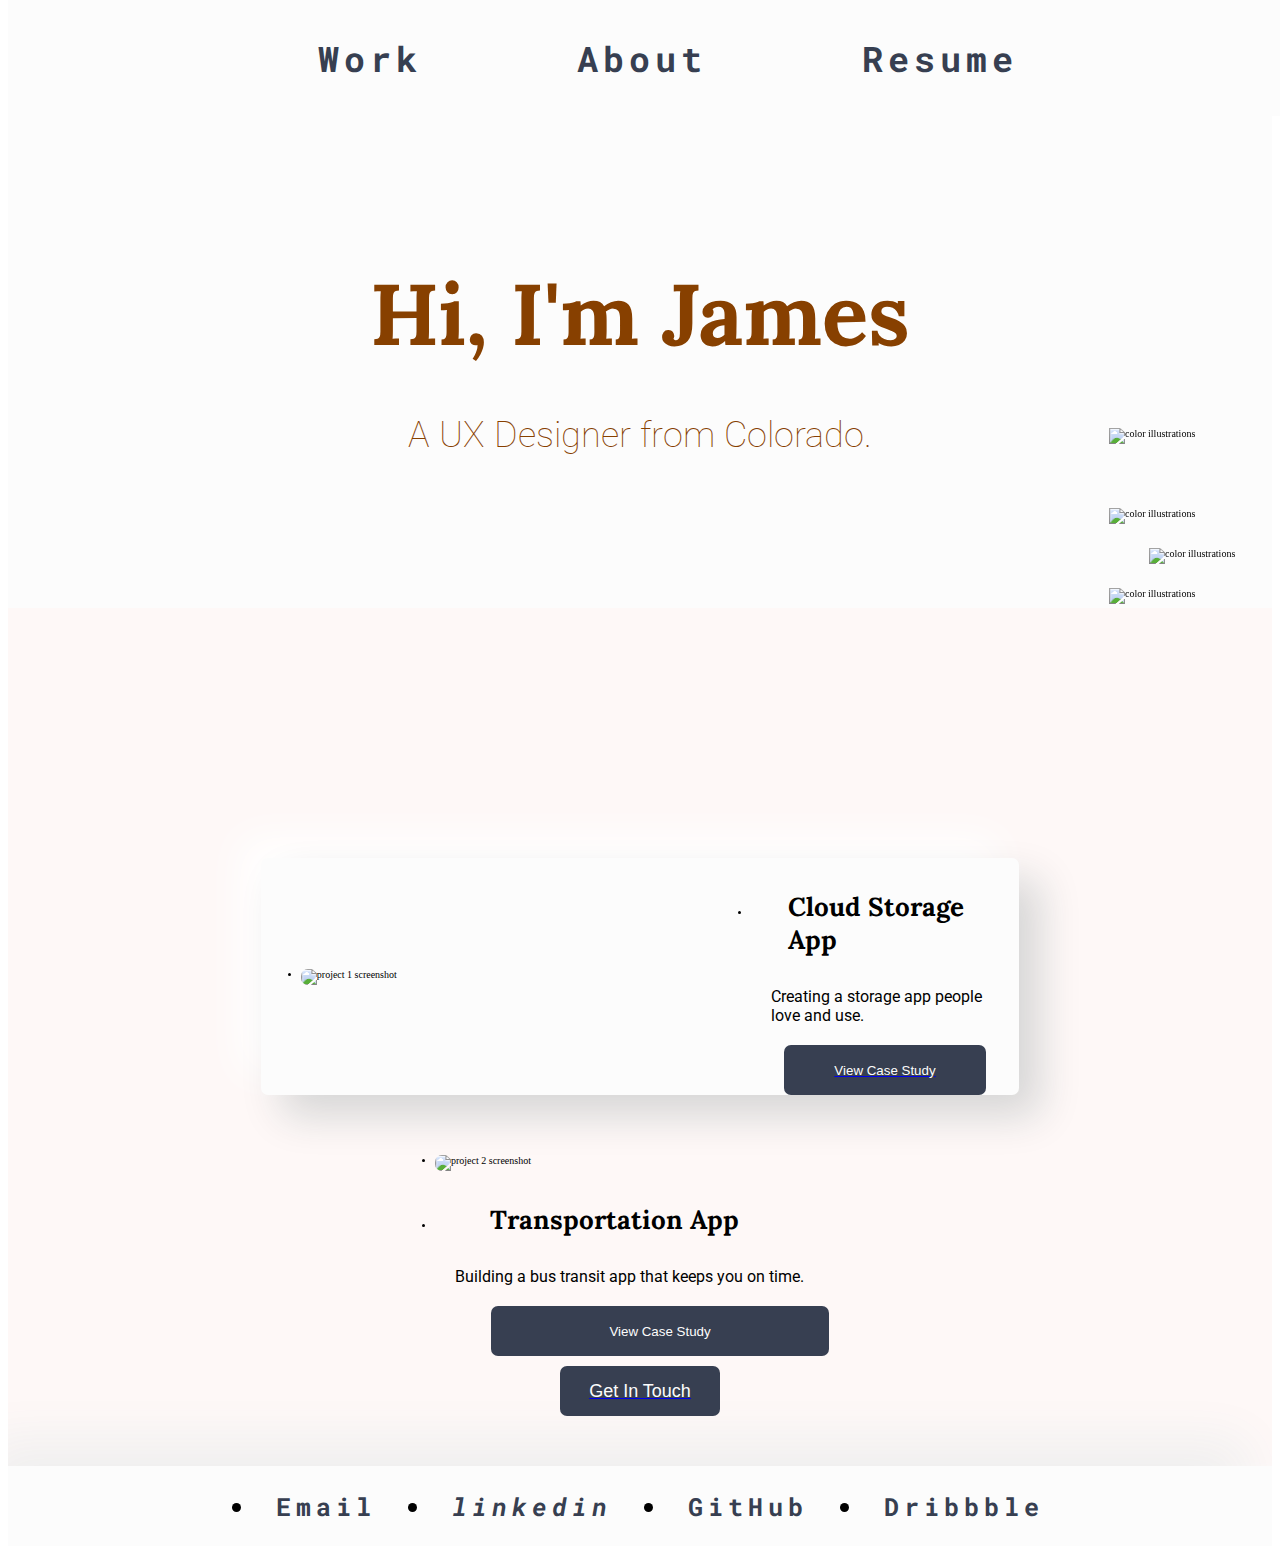
==== index.html @ 95b7b609 "changes" ====
<!DOCTYPE html>
<html>
<head>
  <title>Portfolio | James Hagen</title>
    <meta name="viewport" content="width=device-width, initial-scale=1">
    <link href="https://fonts.googleapis.com/css2?family=Lora&display=swap" rel="stylesheet">
    <link href="https://fonts.googleapis.com/css2?family=Roboto&display=swap" rel="stylesheet">
    <link href="https://fonts.googleapis.com/css2?family=Roboto+Mono&display=swap" rel="stylesheet">
<link rel="stylesheet" href="styles/reset.css">      
<!-- Custom Styles -->
  <link rel="stylesheet" href="styles/main.css">
</head>
<body>
    <main class="container">
        <div class="top">
 <nav id=nav>
			<ul class="nav-links">
				<li>
                    <a href=index.html>Work</a></li>
				<li>
                    <a href=about.html>About</a></li>
				<li>
                    <a target="_blank" href="JamesHagenresume.pdf">Resume</a> 
				</li>
			</ul>
                <div class="burger">
				    <div class="line1"></div>
				    <div class="line2"></div>
				    <div class="line3"></div>
			</div>
    </nav>
        </div>
        <header class="header">
     <h1 class="h1">Hi, I'm James</h1>
     <p class="slogan">A UX Designer from Colorado.</p>
        <img class="bluephone rellax" data-rellax-speed="1" src="Images/bluephone.svg"
             alt="Phone illustration"/>
             <img class="bluephone2 rellax" data-rellax-speed="1" src="Images/bluephone2.svg"
             alt="Phone illustration"/>
        <img class="topright rellax" data-rellax-speed="1" src="Images/topright.svg"
             alt="color illustrations"/>
             <img class="topright2 rellax" data-rellax-speed=".5" src="Images/topright2.svg"
             alt="color illustrations"/>
        <div class=circlecontainer>
        <img class="circletime rellax" data-rellax-speed="1.29" src="Images/redcircle.svg"
        alt="color illustrations"/>
        <img class="circletimeouter rellax" data-rellax-speed="1.35" src="Images/outercircle.svg"
        alt="color illustrations"/>
        <img class="circletimeouter2 rellax" data-rellax-speed="2.3" src="Images/outercircle.svg"
        alt="color illustrations"/>
        <img class="circletimeouter3 rellax" data-rellax-speed=".375" src="Images/outercircle.svg"
        alt="color illustrations"/>
            </div>
            </header>
        <section class=projectsfull>  
        <ul class="worksect">
         <li>
            <img class="project1" src="Images/project1.jpg" alt="project 1 screenshot"/>
          </li>
          <li>
            <h2>Cloud Storage App</h2>
             <p class="description">Creating a storage app people love and use.</p>
             <a href="project1.html"><button class=buttonprojects>View Case Study</button></a>
          </li>
         </ul>
      <ul class="worksect2">
          <li>
            <img class="project2" src="Images/project2.jpg" alt="project 2 screenshot"/>
          </li>
          <li>
            <h2>Transportation App</h2>
          <p class="description">Building a bus transit app that keeps you on time.</p>
          <button class=buttonprojects>View Case Study</button>
        </li>
        </ul>
        <a href="mailto:hagenjh@gmail.com">
        <button class=button>Get In Touch</button>
      </a>
        </section>
        </main>
    <footer>
      <ul class="footlinks">
          <li><a href="mailto:hagenjh@gmail.com">Email</a>
          </li>
          <li><a href="https://www.linkedin.com/in/hagenjh"><i >linkedin</i></a></li>
          <li><a href="http://github.com/Hagendazzj">GitHub</a></li>
          <li><a href="https://dribbble.com/hagenjh">Dribbble</a></li>
           </ul>
         </footer>
        <script src="js/rellax.min.js"></script>
        <script src="js/script.js"></script>
        
    </body> 
</html>
---- styles/main.css ----
* {
    box-sizing:border-box;
    
}
html {
    font-size: 10px;
    position: relative;
    overflow-x: hidden;

}

.imgus{
    margin: auto;
    width: 100%;
    padding: 20px;

}
.whitesection3 {
    height: 100vh;
    background: #Fcfcfc;}
.middletext{
    font-size: 2rem;
    align-content: center;
    justify-content: center;
    float: left;
    margin-left: auto;
    padding: 30px;
    color: #FCFCFC;
    font-family: "roboto",sans-serif;
}

.middletextwhitesection{
    font-size: 2rem;
    align-content: center;
    justify-content: center;
    float: left;
    margin-left: auto;
    padding: 30px;
    color: black;
    font-family: "roboto",sans-serif;
}

.personas{
    font-size: 2rem;
    width: 49.5%;
    align-content: center;
    justify-content: center;
    float: left;
    margin-left: auto;
    padding:10px;
    color: #FCFCFC;
    font-family: "roboto",sans-serif;


}
.ptitle{
    font-weight: bold;
    margin-top:1.5rem;
    margin-bottom:1.5rem;
}

.personas:after {
    content: "";
    display: table;
    clear: both;
  }

.bulletsca{
    margin-bottom: 2em;
}

.bulletsca li{
    margin:2rem;
}
.threepage{
    font-size: 2rem;
    float: left;
    width: 33.3%;
    padding:1px;
    position: relative;
    align-items:center;
    justify-content: space-around;
    font-family: "roboto",sans-serif;
}
.threepage:after {
    content: "";
    display: table;
    clear: both;
  }

canvas{
    margin-bottom:3rem;
}
.charttitle{
    font-size: 2.2rem;
    font-family: "roboto",sans-serif;
    color: #FCFCFC;
    margin-top: 8rem;
    margin-bottom: 1em;
    justify-content: center;
    display:flex;
    flex-direction: column;
    float: left;
    width: 33.3%;
    margin:0rem;
    padding:12px;
    align-items: center;
    

}
@media screen and (max-width: 600px) {
    .chartfull li {
      width: 100%;

    }

    .threepage{
        width: 100%;
    }
  }

.topsection{
    height: 30vh;
    width: 100%;
}
.whitesection{
    height:80vh;
    background:#fcfcfc;
    display:flex;
    align-items: center;
    justify-content: center;
    flex-direction: column;
}

.whitesection2{
    height:60vh;
    background:#fcfcfc;

}
.imgs{

    width:20%;
    height: auto;
    margin:2rem;
   align-items: center;
   justify-content: center;
   margin-right: 20rem;
    

}

.bullets{
    margin-bottom: 5rem;
}

.bullets li {
    margin:2rem;
}

.titletop{
    margin-bottom:5rem;
    display:flex;
    align-items: center;
    justify-content: center;
    flex-direction: column;
}
.titletoporange{
    margin-bottom:5rem;
    padding-top:5rem;
    color: #FCFCFC;
    font-family:"lora", serif;
    justify-content: center;
}
.orangetext {
    color: #FCFCFC;
}

h3{
    font-size: 4.8rem;
    display: flex;
    margin-left: auto;
    margin-right: auto;
    width: 70%;
}

.imgp{
    width: 90%;
}

.orangesection2{
    height:60vh;
    background:#F7996A;
    
    
}

.orangesection3{
    height:100vh;
    background:#F7996A;
}

.orangesection{
    height:100vh;
    background:#F7996A;
    display:flex;
    align-items: center;
    justify-content: center;
    flex-direction: column;
}

header{ 
    max-height: 70%;
    margin-bottom: 20rem;
    
}
.buttonprojects:hover {
    background: #555B6B;
}

.project1header{
    max-width: 100%;
    height: auto;
}

.buttonprojects {
    display:flex;
    align-items: center;
    justify-content: center;
    width: 75%;
    margin-left: auto;
    margin-right:auto;
    height: 5rem;
    border-radius: 7px;
    cursor: pointer;
    outline: none;
    color: #FCFCFC;
    background-color: #373F51;
    border: none;
}
.button:hover{
    background: #555B6B;
}
.button {
    display:flex;
    align-items: center;
    justify-content: center;
    width: 16rem;
    margin-left: auto;
    margin-right:auto;
    height: 5rem;
    border-radius: 7px;
    font-size: 18px;
    cursor: pointer;
    outline: none;
    color: #FCFCFC;
    background-color: #373F51;
    border: none;
}
body{

    overflow-x: hidden;
}
header {
    height: 30rem;
    background:#FCFCFC;
    position: relative;

}
.nav-links a{
	color: #373F51;
	text-decoration: none;
    font-size: 3.5rem;
    letter-spacing: .5rem; 
    font-weight: 900;
    align-items: center;
    justify-content: space-around;
    display:flex;
}

.logobottom {
    display:flex;
    align-items: center;
    justify-content: space-around;
    display:none;
    z-index: 1;  

}

.logotop{
    position: absolute;
    top:3.5rem;
    left:5rem;
    display:none;
    justify-content: space-around;

}
.nav-links{
    display:flex;
    justify-content: space-around;
    list-style: none;
    align-items:center ;
    margin-bottom: 5rem;
    margin-top: 5rem;
    
}

nav{
    top:0;
    align-items: center;
    justify-content: space-around;
    background-color: #FCFCFC;
    width:100%;
    position: fixed;
    font-family: "roboto mono",sans-serif;
    z-index: 95;
    transition: top 0.3s;
    
}

.burger{
    display:none;
    cursor: pointer;
    padding-top: 0px;
    position: fixed;
    margin: 3rem;
    left: 0;
    top: 0;
}

.burger div{
    height: 3px;
	width: 25px;
	background-color:#373F51;
    border-radius: .5rem;
    margin:5px;
    transition: all 0.3s ease-in-out;
    top:0;
   
}

.bluephone{
    position: absolute;
    width: 55.8rem;
    left: -40rem;
    top: 14.6rem;
    z-index: 94;
    
}


.bluephone2{
    position: absolute;
    width: 50rem;
    left: -42rem;
    top: 14.9rem;
    z-index:94 ;
    
}

.circletime {

    position:absolute;
    width: 10rem;
    right: 2.3rem;
    top: 54rem;
   z-index: 96;
    
}

.circletimeouter {

    position:absolute;
    width: 18rem;
    right: -1.7rem;
    top: 50rem;
    z-index: 96;
   
    
}

.circletimeouter2 {

    position:absolute;
    width: 18rem;
    right: -1.7rem;
    top: 58rem;
    z-index: 96;
   
    
}

.circletimeouter3 {

    position:absolute;
    width: 18rem;
    right: -1.7rem;
    top: 42rem;
    z-index: 96;
    
}
.worksect {

    background:#FCFCFC;
    box-shadow:  21px 21px 42px #d6d6d6, 
             -21px -21px 42px #ffffff;
    border-radius: 1.5%;
    margin: 5rem;
    width: 50%;
    display:flex;
    align-items: center;
    cursor: pointer;


}

.topright {
    display:flex;
    position:absolute;
    width: 15.3rem;
    right: -7.3rem;
    top: -16rem;
    z-index: 99;
    
    
}

.topright2 {
    display:flex;
    position:absolute;
    width: 15.3rem;
    right: -2.3rem;
    top: -16rem;
    z-index: 98;
    
    
}

h1 {
    color: #874000;
    font-family: 'lora',serif;
    font-size:3.5rem;
    padding-top:11rem;
    justify-content: center;
    text-align: center;
    margin: 0rem;
}

.slogan {
    color: #874000;
    font-family: 'roboto';
    font-size: 1.6rem;
    font-weight: lighter;
    line-height: 167.23%;
    text-align: center;
}

h2 {
    font-family: 'lora',serif;
    font-size:2.6rem;
    padding: 1rem;
    display: flex;
    margin-left: auto;
    margin-right: auto;
    width: 80%;
}

.description {
    margin: 2rem;
    font-family: 'roboto',sans-serif;
    font-size:1.6rem;
}

.container{
    background: #FEF8F7;

}

.container2{
    background: #FCFCFC;
}

.projectsfull{
    display: flex;
    flex-direction: column;
    align-items: center;
    padding-bottom: 5rem;


}

.project1 {
    display: block;
    width:72rem;
    border-radius: 7px 0px 0px 7px;
}
.project2 {
    display: block;
    width:72rem;
    border-radius: 7px 0px 0px 7px;
}
 .footlinks a {  
    color: #373F51;
	text-decoration: none;
    letter-spacing: .5rem; 
    font-weight: bold;
    padding:2rem;
    }

.footlinks {
    margin: 2rem;
    font-family: "roboto mono",sans-serif;
    font-size: 2.5rem;
    display: flex;
    justify-content: space-around;
    align-items: center;
    width:70%;
    
    
}
footer {
    background: #FCFCFC;
    align-items: center;
    display: flex;
    font-family: "roboto mono",sans-serif;
    justify-content: space-around;
    min-height: 8rem;
    box-shadow:  -26px -26px 52px #efefef, 
             26px 26px 52px #ffffff;
}
/* large desktop */
@media only screen and (max-width: 1444px){
   
    .project1 {
        display: block;
        width:45rem;
        border-radius: 7px 0px 0px 7px;
    }
    .project2 {
        display: block;
        width:45rem;
        border-radius: 7px 0px 0px 7px;
    }
   
    .worksect {

        background:#FCFCFC;
        border-radius: .7rem;
        width: 60%;
        display:flex;
        margin-right:20rem;
        margin-left:20rem;
    }

  body{
      overflow-x: hidden;
  }
   
.logobottom{

    display:none;
}

.logotop{
    position: absolute;
    top:2.5rem;
    left:4rem;
    display:none;
    justify-content: space-around;
    
}
    
header {
    height: 60rem;
    background: #FCFCFC;
    position: relative;
}

h1 {
    color: #874000;
    font-family: 'lora',serif;
    font-size:8.6rem;
    padding-top:25rem;
    justify-content: center;
    text-align: center;
    margin: 0rem;
}

.slogan {
    color: #874000;
    font-family: 'roboto';
    font-size: 3.6rem;
    font-weight: lighter;
    line-height: 167.23%;
    text-align: center;
}
nav{
    top:0;
    display:flex;
	align-items: flex-start;
    justify-content: space-around;
    font-family: "roboto mono",sans-serif;
    min-height: 6vh;


   
}
    .nav-links{
    display:flex;
    width:70%;
    justify-content: space-around;
    list-style: none;
    margin:3.5rem;
    }

.nav-links a{
	color: #373F51;
	text-decoration: none;
    font-size: 3.5rem;
    letter-spacing: .5rem; 
    font-weight: 900;
}
    
    .nav li{
        width:60%;
    }
    

    .burger{
        display:none;
    }
}
/* small desktop */
@media screen and (max-width: 1024px){

    .project1 {
        display: block;
        width:37rem;
        border-radius: 7px 0px 0px 7px;
    }
    .project2 {
        display: block;
        width:37rem;
        border-radius: 7px 0px 0px 7px;}

    .worksect {

        background:#FCFCFC;
        border-radius: .7rem;
        width: 60%;
        display:flex;
        margin-right:20rem;
        margin-left:20rem;

    
    }

   body{
       overflow-x: hidden;
   }
    
.footlinks a {  
        color: #373F51;
        text-decoration: none;
        font-size: 1rem;
        letter-spacing: .5rem; 
        font-weight: bold;
        }
    
.footlinks {
        margin: 0rem;
        width:70%;
        font-family: "roboto mono",sans-serif;
        font-size: 1.5rem;
        display: flex;
        
        
    }
footer {
        background: #FCFCFC;
        align-items: center;
        display: flex;
        font-family: "roboto mono",sans-serif;
        justify-content: space-around;
        min-height: 8rem;
}

h1 {
    color: #874000;
    font-family: 'lora',serif;
    font-size:3.3rem;
    padding-top:11rem;
    justify-content: center;
    text-align: center;
    margin:0rem;
}

.slogan {
    color: #874000;
    font-family: 'roboto';
    font-size: 1.6rem;
    font-weight: lighter;
    line-height: 167.23%;
    text-align: center;
}

h2 {
    font-family: 'lora',serif;
    font-size:2.6rem;
    padding: 1rem;
}

.description {
    margin: 2rem;
    font-family: 'roboto',sans-serif;
    font-size:1.6rem;
}

.logotop{
    position: absolute;
    width:2.8rem;
    top:1.5rem;
    left:4rem;
    display:none;
    justify-content: space-around;
    


}
    nav{
    top:0;
	align-items: center;
    justify-content: space-around;
    display: flex;
    font-family: "roboto mono",sans-serif;
    min-height: 6vh;
   
}
    .nav-links{
    display:flex;
    width:80%;
    justify-content: space-around;
    list-style: none;
    z-index: 1;
    right: 0rem;
    margin:2rem;
    }
    
    .nav-links a{
	color: #373F51;
	text-decoration: none;
    font-size: 3.5rem;
    letter-spacing: .5rem; 
    font-weight: bold;
}
    
    .nav li{
        width:60%;
    }
    

    .burger{
        display:none;
    }
}

/* mobile version */
@media screen and (max-width: 768px) {
    
    .chartfull{
        column-count: 1;
    }

    .project img {
        border-radius: 3px 3px 0px 0px;
        width:100%;
    }

    .project1{
        width: 100%;
        border-radius: 3px 3px 0px 0px;
    }

    .project2{
        width: 100%;
        border-radius: 3px 3px 0px 0px;
    }
    .circletime {

        position:absolute;
        width: 6rem;
        right: -3rem;
        top: 54rem;
       
        
    }

    .circletimeouter {

        position:absolute;
        width: 10rem;
        right: -4.7rem;
        top: 51.7rem;
       
        
    }
    
    .circletimeouter2 {
    
        position:absolute;
        width: 10rem;
        right: -4.7rem;
        top: 56rem;
       
        
    }
    
    .circletimeouter3 {
    
        position:absolute;
        width: 10rem;
        right: -4.7rem;
        top: 47rem;
        
        
    }
    .worksect {

        background:#FCFCFC;
        border-radius: .7rem;
        width: 60%;
        display:grid;
        margin-right:7rem;
        margin-left:7rem;

    
    }
    
    
    .logotop{
        display:none;
    }
    
    
    .logobottom {
        display:flex;
        align-items: center;
        justify-content: space-around;
        z-index: 1;  
    
    }
    
    body{ 
        overflow-x: hidden;  
    }

    h1 {
        color: #874000;
        font-family: 'lora',serif;
        font-size:3.6rem;
        padding-top:11rem;
        justify-content: center;
        text-align: center;
        margin: 0rem;
}

    .slogan {
        color: #874000;
        font-family: 'roboto';
        font-size: 1.6rem;
        font-weight: lighter;
        line-height: 167.23%;
        text-align: center;
}

    h2 {
        font-family: 'lora',serif;
        font-size:2.2rem;
        padding: 1rem;
        display: flex;
    margin-left: auto;
    margin-right: auto;
    width: 80%;
}

.buttonprojects {
    display: flex;
    align-items: center;
    justify-content: center;
    width: 75%;
    margin-left: auto;
    margin-right: auto;
    height: 5rem;
    border-radius: 7px;
    cursor: pointer;
    outline: none;
    color: #FCFCFC;
    background-color: #373F51;
    border: none;
    margin-bottom:2rem;
}
    .description {
        margin: 2rem;
        font-family:"roboto",sans-serif;
        font-size:1.6rem;
}
  
    footer{
        background: #FCFCFC;
        display: flex;
        font-family: "roboto mono",sans-serif;
        justify-content: space-around;
        min-height: 9rem;
   
}
     
   .footlinks {
       display:inline-block;
        column-count: 2;
        width:75%;
        justify-content: space-around;
        list-style: none;
    
}
    .footlinks a {  
        margin: 2rem;
        color: #373F51;
	    text-decoration: none;
        font-size: 1rem;
        letter-spacing: .5rem; 
        font-weight: bold;
        padding:.5rem;
    
  
    
    }
    
    .nav-links a{
        color: white;
        text-decoration: none;
        font-family: "roboto",sans-serif;
        font-size: 2.5rem;
        left: 0;
        margin: 2rem;
    }
   
    .nav-links{
        position: fixed;
        height:80vh;
        top:10vh;
        background-color: #373F51;
        list-style: none;
        padding: 6rem 0;
        display: flex;
        flex-direction: column;
        align-items: center;
        width:30rem;
        border-radius: 0 10px 10px 0;
        transform: translateX(-105%);
        transition: transform 0.5s ease-in;
        z-index: 1;
        left: -4rem;
    }



    nav{
        min-height: 8rem;
    }

    .nav-links li{
        opacity:0%;
    }   
    
    .burger {
        display:block;
        z-index: 1;
    }
    
    .nav-active{
    transform: translateX(0%);
    left: -5rem;
}
    
    @keyframes navLinkFade{
        from{
            opacity:0;
            transform: translateX(50px);
        }
        to{
            opacity: 1;
            transform: translateX(0px);
        }
    }

    .toggle .line1 {
        transform: translateY(10.3px) translateX(2px) rotate(45deg);
    }
    .toggle .line2 {
        opacity:0;
    }
    .toggle .line3 {
        transform: translateY(-6px) translateX(2px) rotate(-45deg);
    }
}
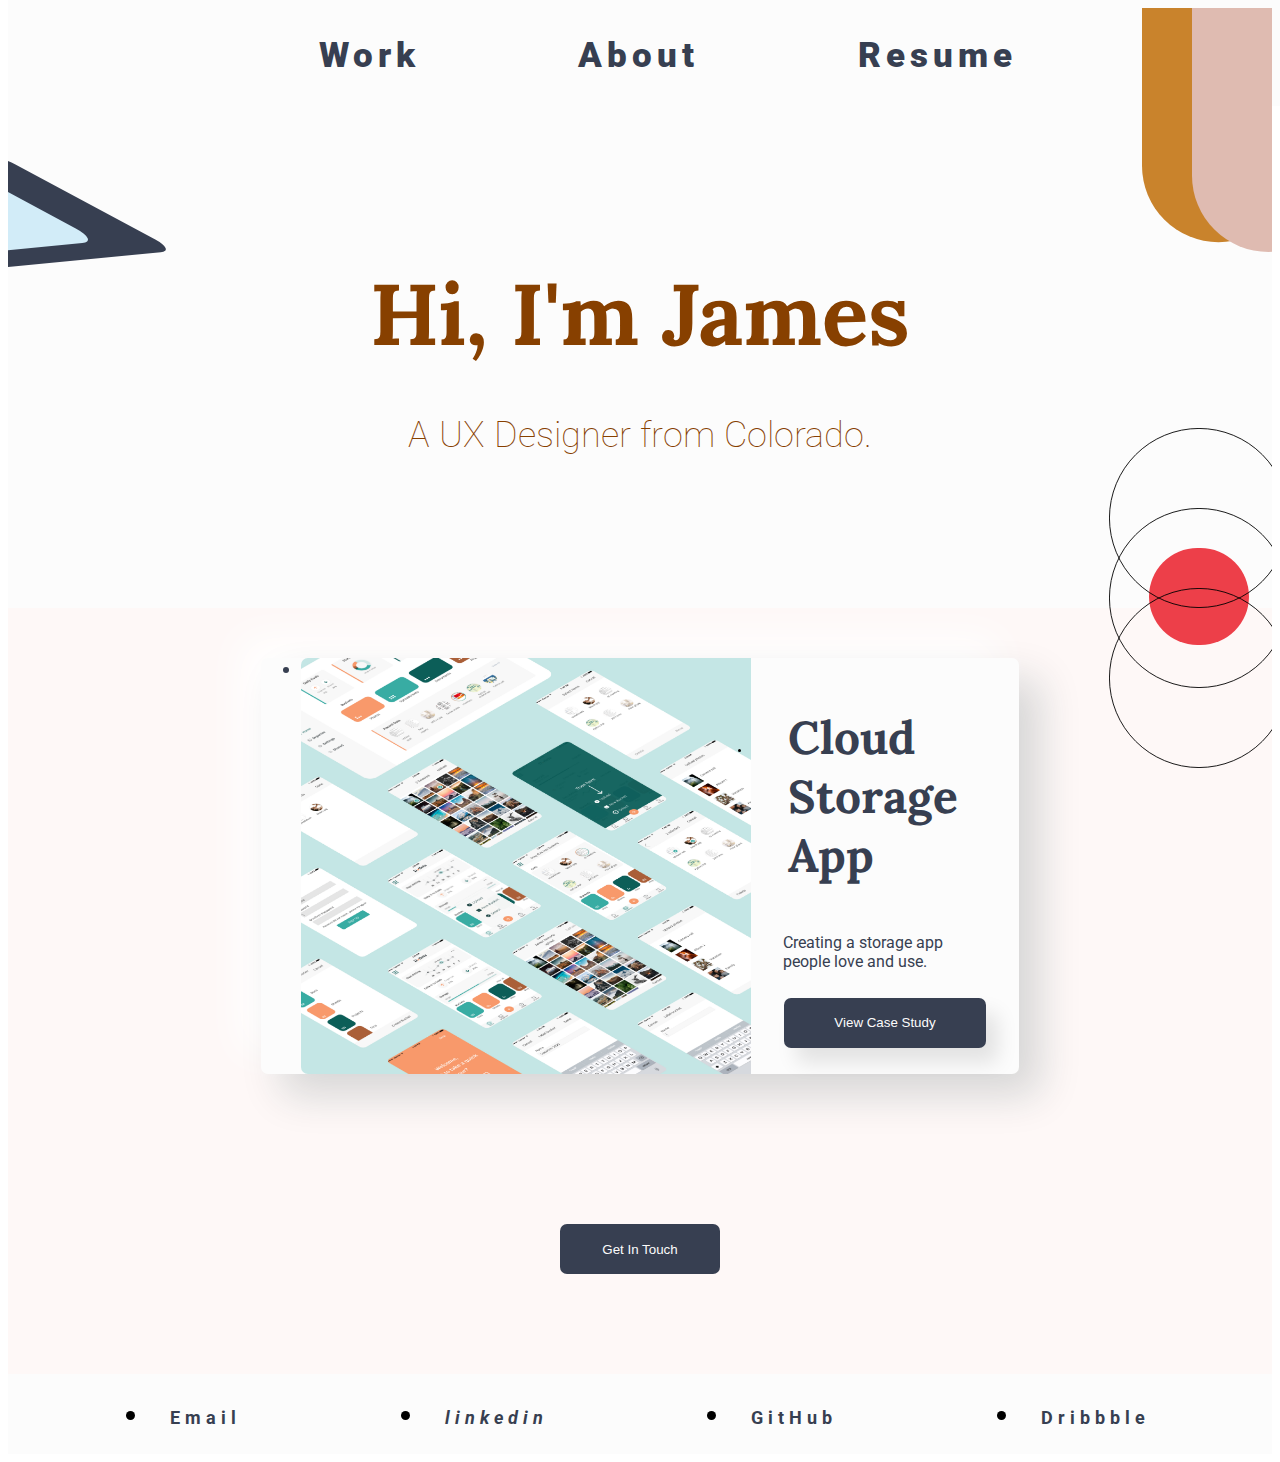
==== commit 260370d7: "changes" ====
--- a/index.html
+++ b/index.html
@@ -2,6 +2,7 @@
 <html>
 <head>
   <title>Portfolio | James Hagen</title>
+  <link rel="icon" type="image/png" href="imgs/redcircle.svg"/>
     <meta name="viewport" content="width=device-width, initial-scale=1">
     <link href="https://fonts.googleapis.com/css2?family=Lora&display=swap" rel="stylesheet">
     <link href="https://fonts.googleapis.com/css2?family=Roboto&display=swap" rel="stylesheet">
@@ -33,39 +34,41 @@
         <header class="header">
      <h1 class="h1">Hi, I'm James</h1>
      <p class="slogan">A UX Designer from Colorado.</p>
-        <img class="bluephone rellax" data-rellax-speed="1" src="Images/bluephone.svg"
+        <img class="bluephone rellax" data-rellax-speed="1" src="imgs/bluephone.svg"
              alt="Phone illustration"/>
-             <img class="bluephone2 rellax" data-rellax-speed="1" src="Images/bluephone2.svg"
+             <img class="bluephone2 rellax" data-rellax-speed="1" src="imgs/bluephone2.svg"
              alt="Phone illustration"/>
-        <img class="topright rellax" data-rellax-speed="1" src="Images/topright.svg"
+        <img class="topright rellax" data-rellax-speed="1" src="imgs/topright.svg"
              alt="color illustrations"/>
-             <img class="topright2 rellax" data-rellax-speed=".5" src="Images/topright2.svg"
+             <img class="topright2 rellax" data-rellax-speed=".5" src="imgs/topright2.svg"
              alt="color illustrations"/>
         <div class=circlecontainer>
-        <img class="circletime rellax" data-rellax-speed="1.29" src="Images/redcircle.svg"
+        <img class="circletime rellax" data-rellax-speed="1.29" src="imgs/redcircle.svg"
         alt="color illustrations"/>
-        <img class="circletimeouter rellax" data-rellax-speed="1.35" src="Images/outercircle.svg"
+        <img class="circletimeouter rellax" data-rellax-speed="1.35" src="imgs/outercircle.svg"
         alt="color illustrations"/>
-        <img class="circletimeouter2 rellax" data-rellax-speed="2.3" src="Images/outercircle.svg"
+        <img class="circletimeouter2 rellax" data-rellax-speed="2.3" src="imgs/outercircle.svg"
         alt="color illustrations"/>
-        <img class="circletimeouter3 rellax" data-rellax-speed=".375" src="Images/outercircle.svg"
+        <img class="circletimeouter3 rellax" data-rellax-speed=".375" src="imgs/outercircle.svg"
         alt="color illustrations"/>
             </div>
             </header>
-        <section class=projectsfull>  
-        <ul class="worksect">
+        <section class=projectsfull> 
+          <ul class="worksect">
+            <a href="project1a.html">
          <li>
-            <img class="project1" src="Images/project1.jpg" alt="project 1 screenshot"/>
+            <img class="project1" src="imgs/project1.jpg" alt="project 1 screenshot"/>
           </li>
-          <li>
+          <li class=projecttext>
             <h2>Cloud Storage App</h2>
              <p class="description">Creating a storage app people love and use.</p>
-             <a href="project1.html"><button class=buttonprojects>View Case Study</button></a>
+             <a href="project1a.html"><button class=buttonprojects>View Case Study</button></a>
           </li>
+          </a>
          </ul>
       <ul class="worksect2">
           <li>
-            <img class="project2" src="Images/project2.jpg" alt="project 2 screenshot"/>
+            <img class="project2" src="imgs/project2a.jpg" alt="project 2 screenshot"/>
           </li>
           <li>
             <h2>Transportation App</h2>
@@ -89,6 +92,15 @@
          </footer>
         <script src="js/rellax.min.js"></script>
         <script src="js/script.js"></script>
-        
+        <!-- Global site tag (gtag.js) - Google Analytics -->
+<script async src="https://www.googletagmanager.com/gtag/js?id=UA-173607857-1"></script>
+<script>
+  window.dataLayer = window.dataLayer || [];
+  function gtag(){dataLayer.push(arguments);}
+  gtag('js', new Date());
+
+  gtag('config', 'UA-173607857-1');
+</script>
+
     </body> 
 </html>--- a/styles/main.css
+++ b/styles/main.css
@@ -1,13 +1,77 @@
 * {
     box-sizing:border-box;
     
+}
+.linksorange{
+    margin-left: auto;
+    margin-right: auto;
+    text-align: center;
+    margin-top: 10rem;
+    align-items: center;
+    color: #FCFCFC;
+    
+  
+}
+
+.projecttext
+{
+    text-decoration: none;
+}
+
+a{
+    text-decoration: none;
+    color: #373F51;
+    font-size: 1.8rem;
+    font-family: "roboto",sans-serif;
+
+}
+
+.button1 {
+    text-decoration: none;
+    display: flex;
+    align-items: center;
+    justify-content: center;
+    width: 17rem;
+    margin-left: auto;
+    margin-right: auto;
+    height: 5rem;
+    border-radius: 7px;
+    cursor: pointer;
+    outline: none;
+    color: #FCFCFC;
+    background-color: #38ABA3;
+    border: none;
+    margin-top: 4rem;
+    margin-bottom:2rem;
+}
+
+b{
+    font-weight: bolder;
 }
 html {
     font-size: 10px;
     position: relative;
     overflow-x: hidden;
-
-}
+    text-decoration: none;
+    display:inline-block;
+
+}
+.chartfull{
+    display:flex;
+    align-items: flex-end;
+}
+
+.personasfull{
+   margin-left: 5%;
+   margin-right: auto;
+}
+
+canvas{
+    margin-top: 3rem;
+      
+    
+}
+
 
 .imgus{
     margin: auto;
@@ -15,29 +79,36 @@
     padding: 20px;
 
 }
-.whitesection3 {
-    height: 100vh;
-    background: #Fcfcfc;}
+
+.imguf{
+    display:flex;
+    margin: auto;
+    width: 50%;
+    padding: 20px;
+}
 .middletext{
     font-size: 2rem;
-    align-content: center;
+    align-items: center;
     justify-content: center;
-    float: left;
-    margin-left: auto;
-    padding: 30px;
+    margin: auto;
+    width: 30%;
+    padding: 20px;
+    padding-bottom: 5%;
     color: #FCFCFC;
     font-family: "roboto",sans-serif;
 }
 
 .middletextwhitesection{
     font-size: 2rem;
-    align-content: center;
+    align-items: center;
     justify-content: center;
-    float: left;
-    margin-left: auto;
-    padding: 30px;
+    margin: auto;
+    width: 30%;
+    padding: 20px;
+    padding-bottom: 5%;
     color: black;
     font-family: "roboto",sans-serif;
+    line-height: 2.4rem;
 }
 
 .personas{
@@ -69,6 +140,10 @@
     margin-bottom: 2em;
 }
 
+.threeimg{
+    margin-left:3.1rem;
+}
+
 .bulletsca li{
     margin:2rem;
 }
@@ -76,7 +151,9 @@
     font-size: 2rem;
     float: left;
     width: 33.3%;
-    padding:1px;
+    padding:6%;
+    padding-left: 6%;
+    padding-right: 6%;
     position: relative;
     align-items:center;
     justify-content: space-around;
@@ -95,8 +172,8 @@
     font-size: 2.2rem;
     font-family: "roboto",sans-serif;
     color: #FCFCFC;
-    margin-top: 8rem;
-    margin-bottom: 1em;
+    margin-top: 10rem;
+    margin-bottom: 10em;
     justify-content: center;
     display:flex;
     flex-direction: column;
@@ -105,68 +182,123 @@
     margin:0rem;
     padding:12px;
     align-items: center;
-    
-
-}
-@media screen and (max-width: 600px) {
-    .chartfull li {
-      width: 100%;
-
-    }
-
-    .threepage{
-        width: 100%;
-    }
-  }
+
+}
 
 .topsection{
     height: 30vh;
     width: 100%;
 }
+
+
+
 .whitesection{
-    height:80vh;
+    height:155rem;
     background:#fcfcfc;
-    display:flex;
     align-items: center;
     justify-content: center;
     flex-direction: column;
 }
-
-.whitesection2{
-    height:60vh;
-    background:#fcfcfc;
-
-}
-.imgs{
-
-    width:20%;
-    height: auto;
-    margin:2rem;
-   align-items: center;
-   justify-content: center;
-   margin-right: 20rem;
-    
-
-}
-
-.bullets{
-    margin-bottom: 5rem;
-}
-
-.bullets li {
-    margin:2rem;
-}
-
-.titletop{
-    margin-bottom:5rem;
-    display:flex;
-    align-items: center;
+.orangesection{
+    height:243rem;
+    background:#F7996A;
     justify-content: center;
     flex-direction: column;
 }
+.whitesection2{
+    height:128rem;
+    background:#fcfcfc;
+}
+.orangesection2{
+    height:103rem;
+    background:#F7996A; 
+}
+.orangesection3{
+    height:178rem;
+    background:#F7996A;
+}
+.whitesection3 {
+    height: 220rem;
+    background: #Fcfcfc;
+}
+.whitesection4{
+    height: 195rem;
+    background: #Fcfcfc;
+}
+.whitesection5{
+    height: 175rem;
+    background: #Fcfcfc;
+}
+.orangesection4{
+        height:155rem;
+        background:#F7996A;      
+}
+.orangesection5{
+    height:255rem;
+    background:#F7996A;
+}
+.whitesection6{
+    height:228rem;
+}
+.whitesection7{
+    height:124rem;
+}
+
+
+
+.imgs{
+
+    width:23.3%;
+    float:none;
+    margin-left:18%;
+    padding-bottom: 5%;
+
+}
+
+.textwrappercenter{
+    margin-left:20%;
+    margin-right:20%;
+    color: #FCFCFC;
+    font-size: 2rem;
+    font-family:"roboto";
+    padding-bottom:5rem;
+}
+
+.bullets{
+    margin-bottom: 9rem;
+    font-size: 2rem;
+    font-family:"roboto";
+    margin-left:30%;
+    margin-right:30%;
+}
+
+.bullets li {
+    margin-bottom:2rem;
+}
+
+.titletopmain{
+    font-size: 5.5em;
+    padding-bottom:10rem;
+    padding-top: 10rem;
+    display:flex;
+    align-items: center;
+    justify-content: center;
+    flex-direction: column;
+    line-height: 1.3em;
+}
+    
+.titletop{
+    line-height: 5rem;
+    padding-top: 10rem;
+    padding-bottom: 10rem;
+    display:flex;
+    align-items: center;
+    justify-content: center;
+    flex-direction: column;
+}
 .titletoporange{
-    margin-bottom:5rem;
-    padding-top:5rem;
+    margin-bottom:10rem;
+    padding-top:12rem;
     color: #FCFCFC;
     font-family:"lora", serif;
     justify-content: center;
@@ -187,39 +319,20 @@
     width: 90%;
 }
 
-.orangesection2{
-    height:60vh;
-    background:#F7996A;
-    
-    
-}
-
-.orangesection3{
-    height:100vh;
-    background:#F7996A;
-}
-
-.orangesection{
-    height:100vh;
-    background:#F7996A;
-    display:flex;
-    align-items: center;
-    justify-content: center;
-    flex-direction: column;
-}
-
-header{ 
-    max-height: 70%;
-    margin-bottom: 20rem;
-    
-}
+
 .buttonprojects:hover {
     background: #555B6B;
+    box-shadow: 0px 0px 0px rgba(0,0,0,.1);
 }
 
 .project1header{
-    max-width: 100%;
-    height: auto;
+    background-image: url("project1top.jpg");
+    height: 100%;
+    background-position: center;
+    background-repeat: no-repeat;
+    background-size: cover;
+    position: relative;
+
 }
 
 .buttonprojects {
@@ -235,7 +348,9 @@
     outline: none;
     color: #FCFCFC;
     background-color: #373F51;
+    text-decoration: none;
     border: none;
+    box-shadow: 12px 15px 20px rgba(0,0,0,.1);
 }
 .button:hover{
     background: #555B6B;
@@ -249,7 +364,6 @@
     margin-right:auto;
     height: 5rem;
     border-radius: 7px;
-    font-size: 18px;
     cursor: pointer;
     outline: none;
     color: #FCFCFC;
@@ -260,12 +374,56 @@
 
     overflow-x: hidden;
 }
-header {
-    height: 30rem;
+.header {
+    height: 60rem;
     background:#FCFCFC;
     position: relative;
 
 }
+.projectsfull2{
+    height:35rem;
+    display: flex;
+    align-items: center;
+    justify-content: center;
+    
+}
+.descriptionabout {
+    margin-left:12%;
+      margin-bottom:10%;
+      margin-top: 2%;
+      font-family: 'roboto',sans-serif;
+      font-size:1.6rem;
+      width:65%;
+      
+  
+  }
+  .header2 {
+    height: 90rem;
+    background:#FCFCFC;
+    position: relative;
+
+}
+
+  .aboutpic{
+    width:10%;
+    padding-top: 20rem;
+    display: block;
+  margin-left: auto;
+  margin-right: auto;
+  padding-bottom: 5rem;
+
+}
+
+.about {
+    color: #874000;
+    font-family: 'lora',serif;
+    font-size:5.5rem;
+    margin-top:30rem;
+    justify-content: center;
+    text-align: center;
+    margin: 0rem;
+}
+
 .nav-links a{
 	color: #373F51;
 	text-decoration: none;
@@ -277,23 +435,6 @@
     display:flex;
 }
 
-.logobottom {
-    display:flex;
-    align-items: center;
-    justify-content: space-around;
-    display:none;
-    z-index: 1;  
-
-}
-
-.logotop{
-    position: absolute;
-    top:3.5rem;
-    left:5rem;
-    display:none;
-    justify-content: space-around;
-
-}
 .nav-links{
     display:flex;
     justify-content: space-around;
@@ -357,6 +498,25 @@
     
 }
 
+.bluephone3{
+    position: absolute;
+    width: 55.8rem;
+    left: -40rem;
+    top: 14.6rem;
+    z-index: 94;
+    
+}
+
+
+.bluephone4{
+    position: absolute;
+    width: 50rem;
+    left: -42rem;
+    top: 14.9rem;
+    z-index:94 ;
+    
+}
+
 .circletime {
 
     position:absolute;
@@ -399,6 +559,21 @@
     
 }
 .worksect {
+
+    background:#FCFCFC;
+    box-shadow:  21px 21px 42px #d6d6d6, 
+             -21px -21px 42px #ffffff;
+    border-radius: 1.5%;
+    margin: 5rem;
+    width: 65%;
+    display:flex;
+    align-items: center;
+    cursor: pointer;
+
+
+}
+
+.worksect2 {
 
     background:#FCFCFC;
     box-shadow:  21px 21px 42px #d6d6d6, 
@@ -409,6 +584,7 @@
     display:flex;
     align-items: center;
     cursor: pointer;
+    display:none;
 
 
 }
@@ -435,11 +611,11 @@
     
 }
 
-h1 {
+.h1 {
     color: #874000;
     font-family: 'lora',serif;
-    font-size:3.5rem;
-    padding-top:11rem;
+    font-size:5.5rem;
+    padding-top:30rem;
     justify-content: center;
     text-align: center;
     margin: 0rem;
@@ -456,7 +632,8 @@
 
 h2 {
     font-family: 'lora',serif;
-    font-size:2.6rem;
+    margin-top: 5%;
+    font-size:4.6rem;
     padding: 1rem;
     display: flex;
     margin-left: auto;
@@ -465,10 +642,16 @@
 }
 
 .description {
-    margin: 2rem;
+  margin-left:12%;
+    margin-bottom:10%;
+    margin-top: 2%;
     font-family: 'roboto',sans-serif;
     font-size:1.6rem;
-}
+    width:75%;
+    
+
+}
+
 
 .container{
     background: #FEF8F7;
@@ -477,13 +660,15 @@
 
 .container2{
     background: #FCFCFC;
+    line-height: 3em;
 }
 
 .projectsfull{
     display: flex;
     flex-direction: column;
     align-items: center;
-    padding-bottom: 5rem;
+    padding-bottom: 10rem;
+
 
 
 }
@@ -513,7 +698,7 @@
     display: flex;
     justify-content: space-around;
     align-items: center;
-    width:70%;
+    width:100%;
     
     
 }
@@ -522,14 +707,90 @@
     align-items: center;
     display: flex;
     font-family: "roboto mono",sans-serif;
-    justify-content: space-around;
+    margin-left: auto;
+    margin-right: auto;
+   
     min-height: 8rem;
-    box-shadow:  -26px -26px 52px #efefef, 
-             26px 26px 52px #ffffff;
 }
 /* large desktop */
 @media only screen and (max-width: 1444px){
-   
+  
+    .descriptionabout {
+        margin-left:12%;
+          margin-bottom:10%;
+          margin-top: 2%;
+          font-family: 'roboto',sans-serif;
+          font-size:1.6rem;
+          width:65%;
+          
+      
+      }
+    
+      .aboutpic{
+        width:15%;
+        padding-top: 20rem;
+        display: block;
+      margin-left: auto;
+      margin-right: auto;
+      padding-bottom: 5rem;
+    
+    }
+    
+    .about {
+        color: #874000;
+        font-family: 'lora',serif;
+        font-size:5.5rem;
+        margin-top:30rem;
+        justify-content: center;
+        text-align: center;
+        margin: 0rem;
+    }
+
+.header{
+    height:30rem;
+}
+
+
+    .whitesection{
+        height:150rem;
+    }
+    .orangesection{
+        height:200rem;
+    }
+    .whitesection2{
+        height: 98rem;
+    }
+    .orangesection2{
+        height:105rem;
+    }
+    .orangesection3{
+        height:110rem;
+    }
+    .whitesection3{
+        height:137rem;
+    }
+    .whitesection4{
+        height:120rem;
+    }
+    .whitesection5{
+        height:120rem;
+    }
+    .orangesection4{
+        height:110rem;
+    }
+    .orangesection5{
+        height: 170rem;
+    }
+    .whitesection6{
+        height:152rem;
+    }
+    .whitesection7{
+        height:100rem;
+    }
+    .imgs{
+        float:none;
+    }
+
     .project1 {
         display: block;
         width:45rem;
@@ -549,33 +810,21 @@
         display:flex;
         margin-right:20rem;
         margin-left:20rem;
+        margin-bottom: 15rem;
     }
 
   body{
       overflow-x: hidden;
   }
-   
-.logobottom{
-
-    display:none;
-}
-
-.logotop{
-    position: absolute;
-    top:2.5rem;
-    left:4rem;
-    display:none;
-    justify-content: space-around;
-    
-}
-    
-header {
+
+    
+.header {
     height: 60rem;
     background: #FCFCFC;
     position: relative;
 }
 
-h1 {
+.h1 {
     color: #874000;
     font-family: 'lora',serif;
     font-size:8.6rem;
@@ -604,12 +853,16 @@
 
    
 }
+.threepage{
+    padding: 35px;
+}
     .nav-links{
     display:flex;
     width:70%;
     justify-content: space-around;
     list-style: none;
-    margin:3.5rem;
+    margin:3rem;
+    margin-top: 3.5rem;
     }
 
 .nav-links a{
@@ -628,9 +881,49 @@
     .burger{
         display:none;
     }
+    .middletext{
+        width:50%;
+    }
+    .middletextwhitesection{
+        width:50%
+    }
 }
 /* small desktop */
 @media screen and (max-width: 1024px){
+    .descriptionabout {
+        margin-left:12%;
+          margin-bottom:10%;
+          margin-top: 2%;
+          font-family: 'roboto',sans-serif;
+          font-size:1.6rem;
+          width:65%;
+          
+      
+      }
+    
+      .aboutpic{
+        width:17%;
+        padding-top: 20rem;
+        display: block;
+      margin-left: auto;
+      margin-right: auto;
+      padding-bottom: 5rem;
+    
+    }
+    
+    .about {
+        color: #874000;
+        font-family: 'lora',serif;
+        font-size:5.5rem;
+        margin-top:30rem;
+        justify-content: center;
+        text-align: center;
+        margin: 0rem;
+    }
+
+    .imgs{
+        float:none;
+    }
 
     .project1 {
         display: block;
@@ -668,10 +961,11 @@
     
 .footlinks {
         margin: 0rem;
-        width:70%;
         font-family: "roboto mono",sans-serif;
         font-size: 1.5rem;
         display: flex;
+        margin-left: auto;
+    margin-right: auto;
         
         
     }
@@ -684,11 +978,11 @@
         min-height: 8rem;
 }
 
-h1 {
+.h1 {
     color: #874000;
     font-family: 'lora',serif;
-    font-size:3.3rem;
-    padding-top:11rem;
+    font-size:3.9rem;
+    padding-top:31rem;
     justify-content: center;
     text-align: center;
     margin:0rem;
@@ -710,22 +1004,11 @@
 }
 
 .description {
-    margin: 2rem;
+    margin: 12%;
     font-family: 'roboto',sans-serif;
     font-size:1.6rem;
 }
 
-.logotop{
-    position: absolute;
-    width:2.8rem;
-    top:1.5rem;
-    left:4rem;
-    display:none;
-    justify-content: space-around;
-    
-
-
-}
     nav{
     top:0;
 	align-items: center;
@@ -735,6 +1018,7 @@
     min-height: 6vh;
    
 }
+
     .nav-links{
     display:flex;
     width:80%;
@@ -743,6 +1027,7 @@
     z-index: 1;
     right: 0rem;
     margin:2rem;
+
     }
     
     .nav-links a{
@@ -761,28 +1046,189 @@
     .burger{
         display:none;
     }
-}
-
-/* mobile version */
+
+    .whitesection{
+        height:145rem;
+    }
+    .orangesection{
+        height:175rem;
+    }
+    .whitesection2{
+        height: 110rem;
+    }
+    .orangesection2{
+        height:90rem;
+    }
+    .orangesection3{
+        height:80rem;
+    }
+    .whitesection3{
+        height:100rem;
+    }
+    .whitesection4{
+        height:100rem;
+    }
+    .whitesection5{
+        height:100rem;
+    }
+    .orangesection4{
+        height:100rem;
+    }
+    .orangesection5{
+        height: 135rem;
+    }
+    .whitesection6{
+        height:130rem;
+    }
+    .whitesection7{
+        height:100rem;
+    }
+
+    .middletext{
+        width:60%;
+    }
+    .middletextwhitesection{
+        width:60%;
+    }
+    .bullets{
+        margin-left: 20%;
+        margin-right: 20%;
+    }
+
+}
+
+/* tablet version */
 @media screen and (max-width: 768px) {
-    
-    .chartfull{
-        column-count: 1;
-    }
-
-    .project img {
-        border-radius: 3px 3px 0px 0px;
-        width:100%;
-    }
-
-    .project1{
-        width: 100%;
-        border-radius: 3px 3px 0px 0px;
-    }
-
-    .project2{
-        width: 100%;
-        border-radius: 3px 3px 0px 0px;
+    .descriptionabout {
+        margin-left:12%;
+          margin-bottom:10%;
+          margin-top: 2%;
+          font-family: 'roboto',sans-serif;
+          font-size:1.6rem;
+          width:65%;
+          
+      
+      }
+    
+      .aboutpic{
+        width:20%;
+        padding-top: 20rem;
+        display: block;
+      margin-left: auto;
+      margin-right: auto;
+      padding-bottom: 5rem;
+    
+    }
+    
+    .about {
+        color: #874000;
+        font-family: 'lora',serif;
+        font-size:5.5rem;
+        margin-top:30rem;
+        justify-content: center;
+        text-align: center;
+        margin: 0rem;
+    }
+    
+    .threeimg{
+        margin-left: 0rem;
+    
+    }
+    .charttitle{
+        padding:5%;
+    }
+
+    .whitesection{
+        height: 150rem;
+    }
+
+    .orangesection{
+        height:180rem;
+    }
+    .orangesection2{
+        height:80rem;
+    }
+
+    .orangesection3{
+        height:80rem;
+    }
+
+    
+    .orangesection4{
+        height:90rem;
+    }
+    .orangesection5{
+        height:115rem;
+    }
+
+    
+    .whitesection2{
+        height: 115rem;
+    }
+    
+    .whitesection3{
+        height:80rem;
+    }
+    
+    .whitesection4{
+        height:95rem;
+    }
+    .whitesection5{
+        height:95rem;
+    }
+    .whitesection6{
+        height:110rem;
+    }
+    .whitesection7{
+        height:110rem;
+    }
+
+    .bulletsca li{
+        margin:1rem;
+    }
+
+    .topright{
+        width:11rem;
+    }
+    .topright2{
+        width:12rem;
+    }
+    .threepage{
+        padding:0px;
+        padding-left: 2%;
+        padding-right: 3%;
+    }
+    
+    .h1{
+        padding-top:30rem;
+    }
+    .worksect {
+
+        background:#FCFCFC;
+        border-radius: .7rem;
+        width: 60%;
+        display:grid;
+        margin-right:7rem;
+        margin-left:7rem;
+    }
+        .project1{
+            width: 100%;
+            border-radius: 3px 3px 0px 0px;
+        }
+    
+        .project2{
+            width: 100%;
+            border-radius: 3px 3px 0px 0px;
+        }
+    .buttonprojects{
+        margin-bottom:4rem;
+        width:50%;
+    }
+    .middletext{
+        width:70%;
+    }
+    .middletextwhitesection{
+        width:70%;
     }
     .circletime {
 
@@ -823,6 +1269,243 @@
         
         
     }
+
+    
+}
+
+@media screen and (max-width: 600px) {
+    .chartfull li {
+      width: 100%;
+
+    }
+
+    .threepage{
+        width: 90%;
+        padding-left: 8%;
+    }
+  }
+
+/* mobile version */
+@media screen and (max-width: 480px) {
+    .projectsfull2{
+        height:28rem;
+    }
+    
+    .descriptionabout {
+        margin-left:12%;
+          margin-bottom:10%;
+          margin-top: 2%;
+          font-family: 'roboto',sans-serif;
+          font-size:1.6rem;
+          width:65%;
+          
+      
+      }
+      .header2 {
+        height: 118rem;
+        background:#FCFCFC;
+        position: relative;
+    
+    }
+    
+      .aboutpic{
+        width:40%;
+        padding-top: 20rem;
+        display: block;
+      margin-left: auto;
+      margin-right: auto;
+      padding-bottom: 5rem;
+    
+    }
+    
+    .about {
+        color: #874000;
+        font-family: 'lora',serif;
+        font-size:5.5rem;
+        margin-top:30rem;
+        justify-content: center;
+        text-align: center;
+        margin: 0rem;
+    }
+   
+    .whitesection{
+        height:145rem;
+    }
+    .orangesection{
+        height:345rem;
+    }
+    .whitesection2{
+        height: 185rem;
+    }
+    .orangesection2{
+        height:135rem;
+    }
+    .orangesection3{
+        height:65rem;
+    }
+    .whitesection3{
+        height:55rem;
+    }
+    .whitesection4{
+        height:180rem;
+    }
+    .whitesection5{
+        height:140rem;
+    }
+    .orangesection4{
+        height:160rem;
+    }
+    .orangesection5{
+        height: 240rem;
+    }
+    .whitesection6{
+        height:160rem;
+    }
+    .whitesection7{
+        height:120rem;
+    }
+   
+   .personas{
+       width:100%;
+   }
+   .imgs{
+       width:67%;
+   }
+   
+   
+    .chartfull{
+        display:block;
+       
+    }
+
+    .textwrappercenter{
+        margin-left:10%;
+        margin-right:10%;
+        color: #FCFCFC;
+        font-size: 2rem;
+        font-family:"roboto";
+        padding-bottom:5rem;
+    }
+
+    .titletopmain
+    {
+        padding-bottom: 3rem;
+        padding-top: 3rem;
+    }
+
+    .bullets {
+        margin-bottom: 5rem;
+        font-size: 2rem;
+        font-family: "roboto";
+        margin-left: 10%;
+        margin-right: 10%;
+        align-content: center;
+    
+    }
+
+    .topright{
+        width:11rem;
+    }
+    .topright2{
+        width:12rem;
+    }
+    
+    .chartfull{
+        column-count: 1;
+    }
+
+    .project img {
+        border-radius: 3px 3px 0px 0px;
+        width:100%;
+    }
+
+    .project1{
+        width: 100%;
+        border-radius: 3px 3px 0px 0px;
+    }
+
+    .project2{
+        width: 100%;
+        border-radius: 3px 3px 0px 0px;
+    }
+    .circletime {
+
+        position:absolute;
+        width: 4.5rem;
+        right: -3rem;
+        top: 53.75rem;
+       
+        
+    }
+
+    .circletimeouter {
+
+        position:absolute;
+        width: 8rem;
+        right: -4.7rem;
+        top: 51.7rem;
+       
+        
+    }
+    
+    .circletimeouter2 {
+    
+        position:absolute;
+        width: 8rem;
+        right: -4.7rem;
+        top: 56rem;
+       
+        
+    }
+    
+    .circletimeouter3 {
+    
+        position:absolute;
+        width: 8rem;
+        right: -4.7rem;
+        top: 47rem;
+        
+        
+    }
+
+
+    .bluephone{
+        position: absolute;
+        width: 55.8rem;
+        left: -40rem;
+        top: 29.6rem;
+        z-index: 94;
+        
+    }
+    
+    
+    .bluephone2{
+        position: absolute;
+        width: 50rem;
+        left: -42rem;
+        top: 29.9rem;
+        z-index:94 ;
+        
+    }
+
+    .bluephone3{
+        position: absolute;
+        width: 57.8rem;
+        left: -40rem;
+        top: 2.4rem;
+        z-index: 94;
+        
+    }
+    
+    
+    .bluephone4{
+        position: absolute;
+        width: 50rem;
+        left: -42rem;
+        top: 1.9rem;
+        z-index:94 ;
+        
+    }
     .worksect {
 
         background:#FCFCFC;
@@ -835,29 +1518,15 @@
     
     }
     
-    
-    .logotop{
-        display:none;
-    }
-    
-    
-    .logobottom {
-        display:flex;
-        align-items: center;
-        justify-content: space-around;
-        z-index: 1;  
-    
-    }
-    
     body{ 
         overflow-x: hidden;  
     }
 
-    h1 {
+   .h1 {
         color: #874000;
         font-family: 'lora',serif;
         font-size:3.6rem;
-        padding-top:11rem;
+        padding-top:18rem;
         justify-content: center;
         text-align: center;
         margin: 0rem;
@@ -879,10 +1548,11 @@
         display: flex;
     margin-left: auto;
     margin-right: auto;
-    width: 80%;
+    width: 90%;
 }
 
 .buttonprojects {
+    text-decoration: none;
     display: flex;
     align-items: center;
     justify-content: center;
@@ -896,12 +1566,12 @@
     color: #FCFCFC;
     background-color: #373F51;
     border: none;
-    margin-bottom:2rem;
+    margin-bottom:3.5rem;
 }
     .description {
-        margin: 2rem;
         font-family:"roboto",sans-serif;
         font-size:1.6rem;
+        width:80%;
 }
   
     footer{
@@ -910,27 +1580,34 @@
         font-family: "roboto mono",sans-serif;
         justify-content: space-around;
         min-height: 9rem;
+        text-align: center;
+        
+
    
 }
      
    .footlinks {
-       display:inline-block;
-        column-count: 2;
-        width:75%;
-        justify-content: space-around;
+       display:flex;
+       flex-wrap: wrap;
+        margin:-10px;
+        width:90%;
         list-style: none;
     
 }
+
+    .footlinks>* {
+    flex: .5 .5 2rem;
+    margin: 1rem;
+  }
     .footlinks a {  
-        margin: 2rem;
+        margin: 0rem;
         color: #373F51;
 	    text-decoration: none;
         font-size: 1rem;
         letter-spacing: .5rem; 
         font-weight: bold;
-        padding:.5rem;
-    
-  
+        padding:0rem;
+    
     
     }
     
@@ -961,6 +1638,16 @@
         left: -4rem;
     }
 
+ 
+  
+    h3{
+        line-height: 4.5rem;
+    }
+    canvas{
+        margin-top: 2rem;
+    }
+    
+
 
 
     nav{
@@ -979,6 +1666,69 @@
     .nav-active{
     transform: translateX(0%);
     left: -5rem;
+    }
+    .middletext{
+        width: 80%;
+    }
+    .middletextwhitesection{
+        width: 80%;
+    }
+}
+
+
+/* mobile version */
+@media screen and (max-width: 375px) {
+
+
+    .whitesection{
+        height:165rem;
+    }
+    .orangesection{
+        height:333rem;
+    }
+    .whitesection2{
+        height: 231rem;
+    }
+    .orangesection2{
+        height:116rem;
+    }
+    .orangesection3{
+        height:71rem;
+    }
+    .whitesection3{
+        height:48rem;
+    }
+    .whitesection4{
+        height:136rem;
+    }
+    .whitesection5{
+        height:133rem;
+    }
+    .orangesection4{
+        height:150rem;
+    }
+    .orangesection5{
+        height: 210rem;
+    }
+    .whitesection6{
+        height:150rem;
+    }
+    .whitesection7{
+        height:133rem;
+    }
+
+
+.imgs{
+    width:65%;
+    margin-top: 5%;
+}
+.middletext{
+    width: 90%;
+}
+.middletextwhitesection{
+    width: 90%;
+}
+
 }
     
     @keyframes navLinkFade{
@@ -1001,4 +1751,5 @@
     .toggle .line3 {
         transform: translateY(-6px) translateX(2px) rotate(-45deg);
     }
-}+
+
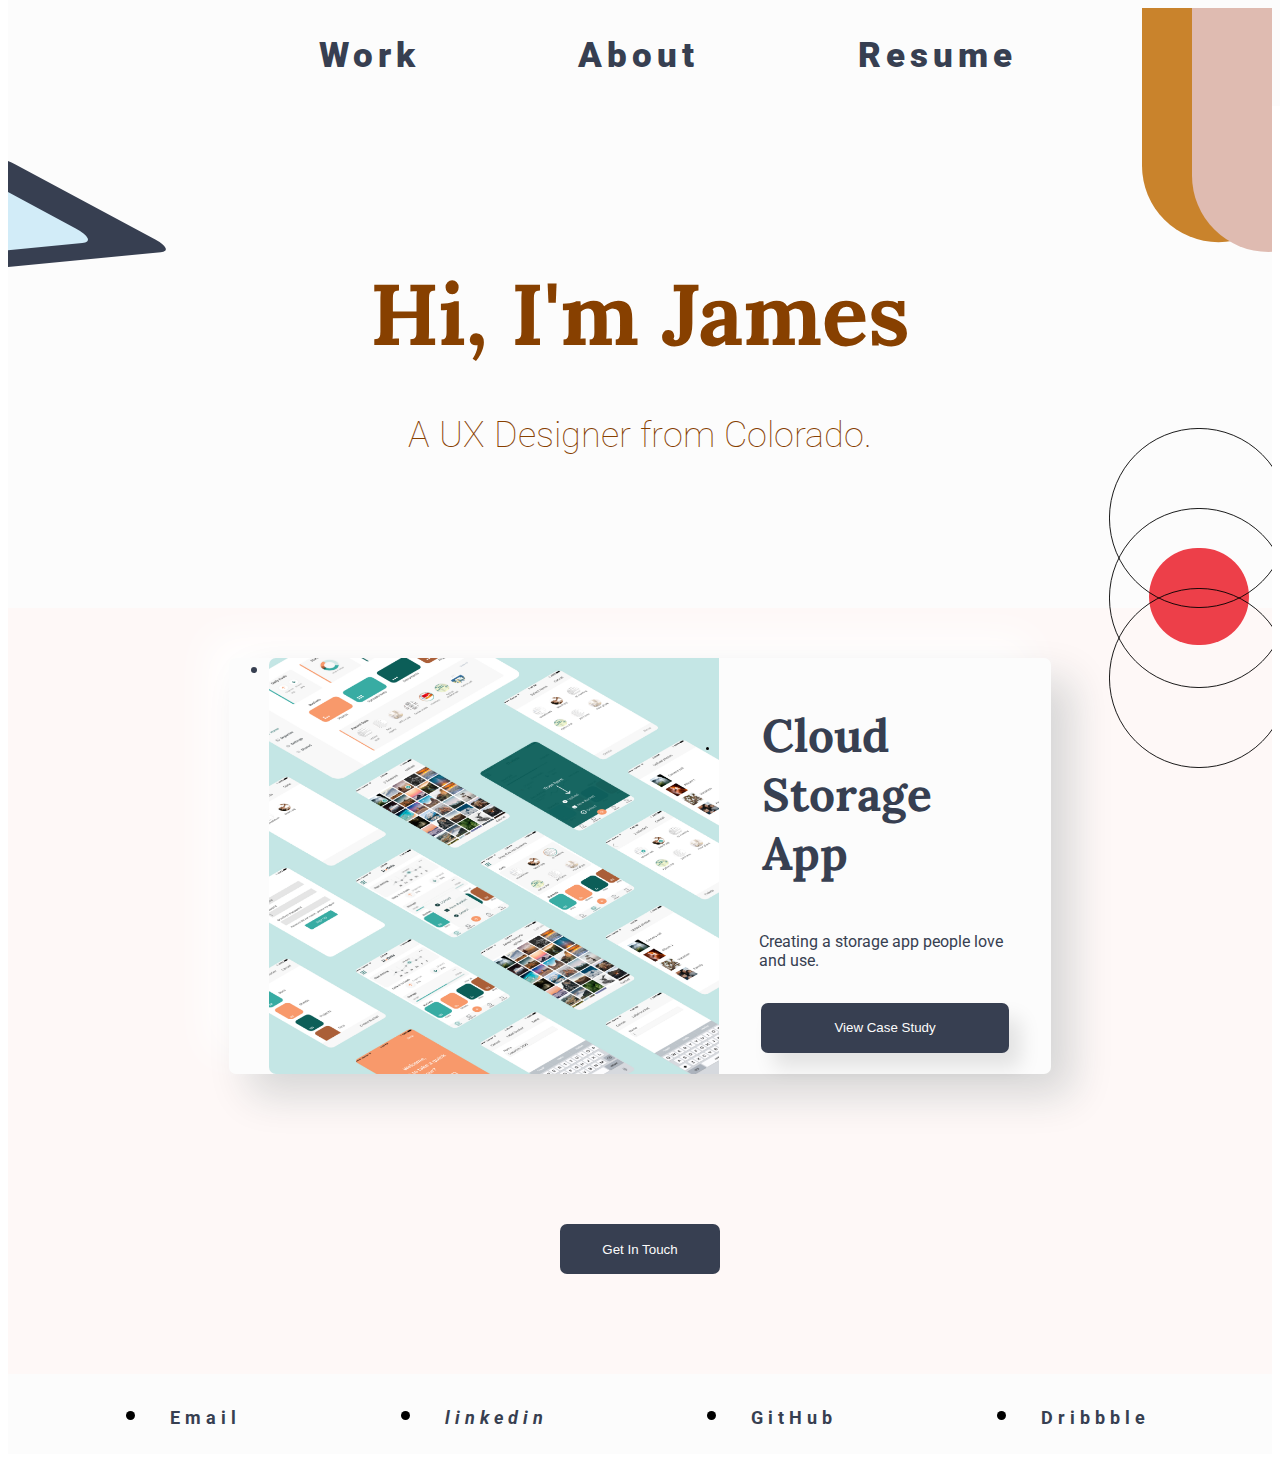
==== commit d8989b6f: "changes" ====
--- a/index.html
+++ b/index.html
@@ -55,11 +55,11 @@
             </header>
         <section class=projectsfull> 
           <ul class="worksect">
-            <a href="project1a.html">
+            <a class=projecttext href="project1a.html">
          <li>
             <img class="project1" src="imgs/project1.jpg" alt="project 1 screenshot"/>
           </li>
-          <li class=projecttext>
+          <li>
             <h2>Cloud Storage App</h2>
              <p class="description">Creating a storage app people love and use.</p>
              <a href="project1a.html"><button class=buttonprojects>View Case Study</button></a>
--- a/styles/main.css
+++ b/styles/main.css
@@ -12,15 +12,32 @@
     
   
 }
+.downloadlinks{
+    padding: 5rem;
+    display: flex;
+    justify-content: center;
+    margin:auto;
+    
+    
+}
+.downloadlinktext{
+    color:white;
+    text-decoration: underline;
+}
+
+.downloadlinktextwhite{
+    color:black;
+    text-decoration: underline;
+}
 
 .projecttext
 {
     text-decoration: none;
+    color: #373F51;
 }
 
 a{
     text-decoration: none;
-    color: #373F51;
     font-size: 1.8rem;
     font-family: "roboto",sans-serif;
 
@@ -244,7 +261,15 @@
     height:124rem;
 }
 
-
+.imgspref{
+    display:flex;
+    align-content: center;
+    width:33.3%;
+    float:none;
+    margin:auto;
+    padding-bottom: 5%;
+
+}
 
 .imgs{
 
@@ -565,7 +590,7 @@
              -21px -21px 42px #ffffff;
     border-radius: 1.5%;
     margin: 5rem;
-    width: 65%;
+    width: 1200px;
     display:flex;
     align-items: center;
     cursor: pointer;
@@ -806,7 +831,7 @@
 
         background:#FCFCFC;
         border-radius: .7rem;
-        width: 60%;
+        width: 65%;
         display:flex;
         margin-right:20rem;
         margin-left:20rem;
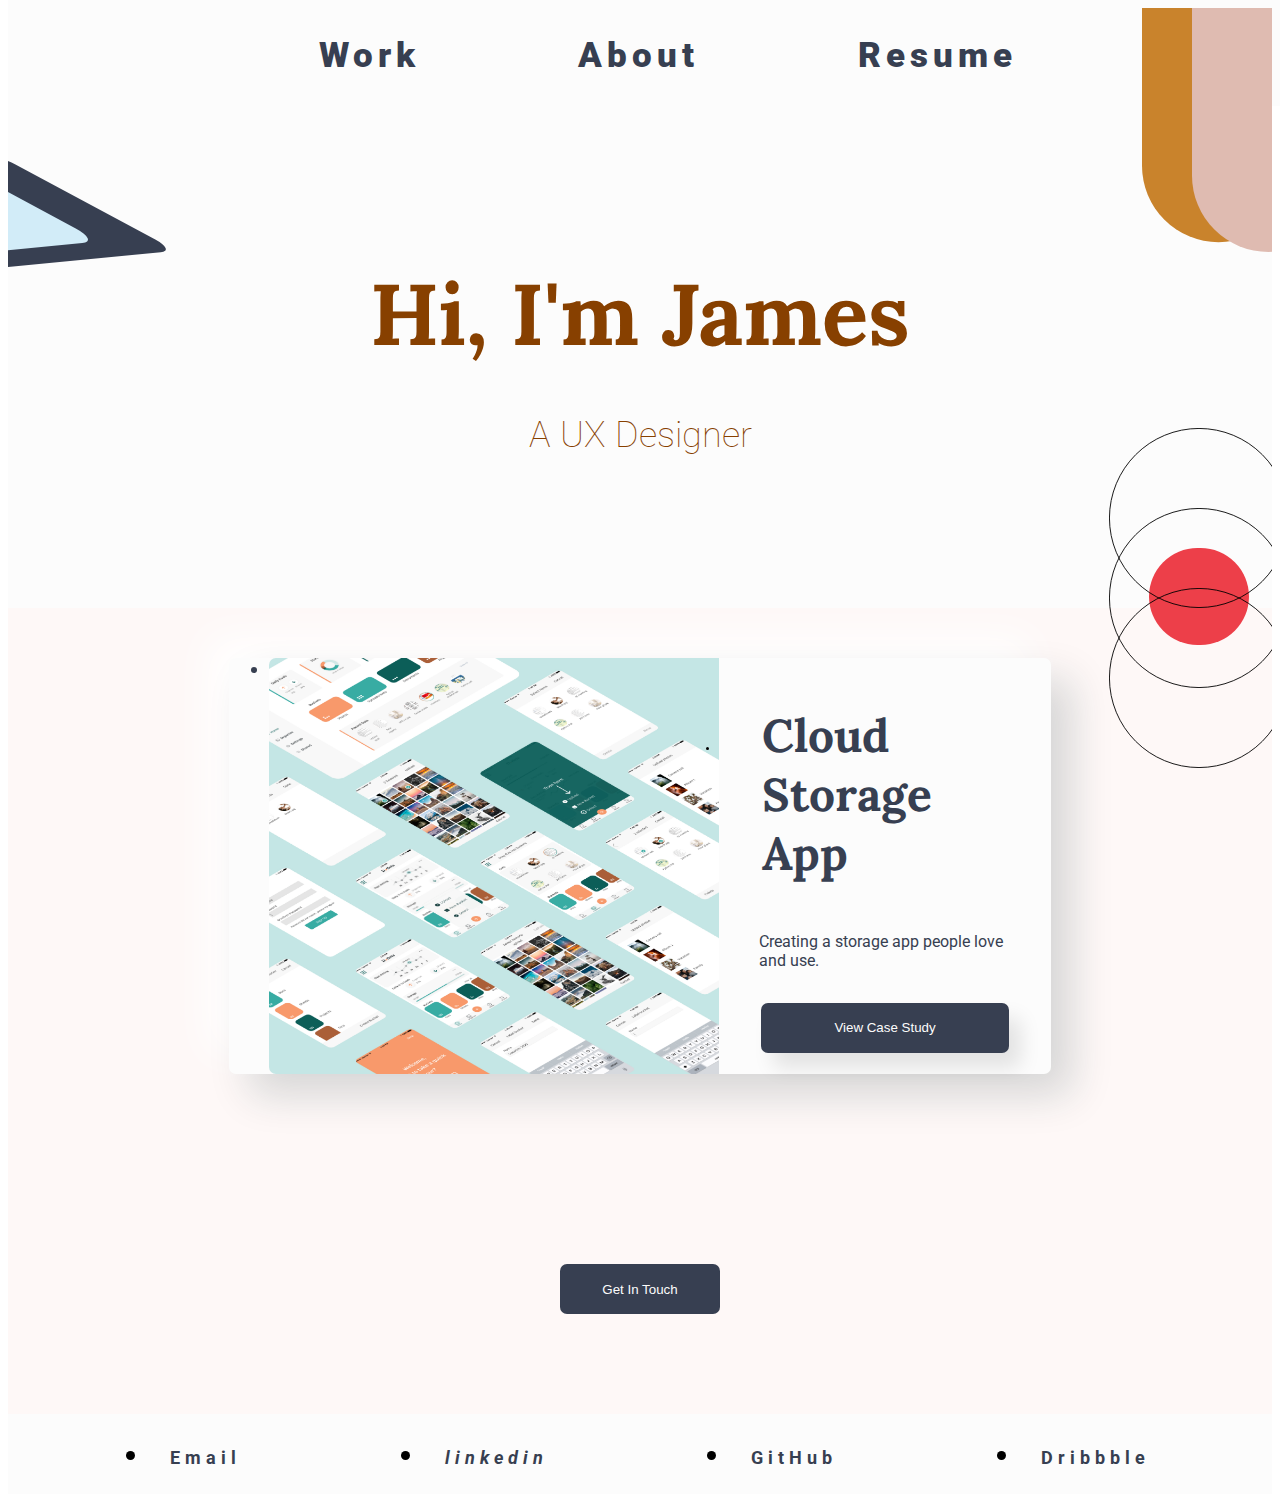
==== commit 950467de: "changes" ====
--- a/index.html
+++ b/index.html
@@ -33,7 +33,7 @@
         </div>
         <header class="header">
      <h1 class="h1">Hi, I'm James</h1>
-     <p class="slogan">A UX Designer from Colorado.</p>
+     <p class="slogan">A UX Designer</p>
         <img class="bluephone rellax" data-rellax-speed="1" src="imgs/bluephone.svg"
              alt="Phone illustration"/>
              <img class="bluephone2 rellax" data-rellax-speed="1" src="imgs/bluephone2.svg"
--- a/styles/main.css
+++ b/styles/main.css
@@ -264,7 +264,7 @@
 .imgspref{
     display:flex;
     align-content: center;
-    width:33.3%;
+    width:53.3%;
     float:none;
     margin:auto;
     padding-bottom: 5%;
@@ -381,6 +381,7 @@
     background: #555B6B;
 }
 .button {
+    margin-top: 4rem;
     display:flex;
     align-items: center;
     justify-content: center;
@@ -873,7 +874,7 @@
 	align-items: flex-start;
     justify-content: space-around;
     font-family: "roboto mono",sans-serif;
-    min-height: 6vh;
+    min-height: 4vh;
 
 
    
